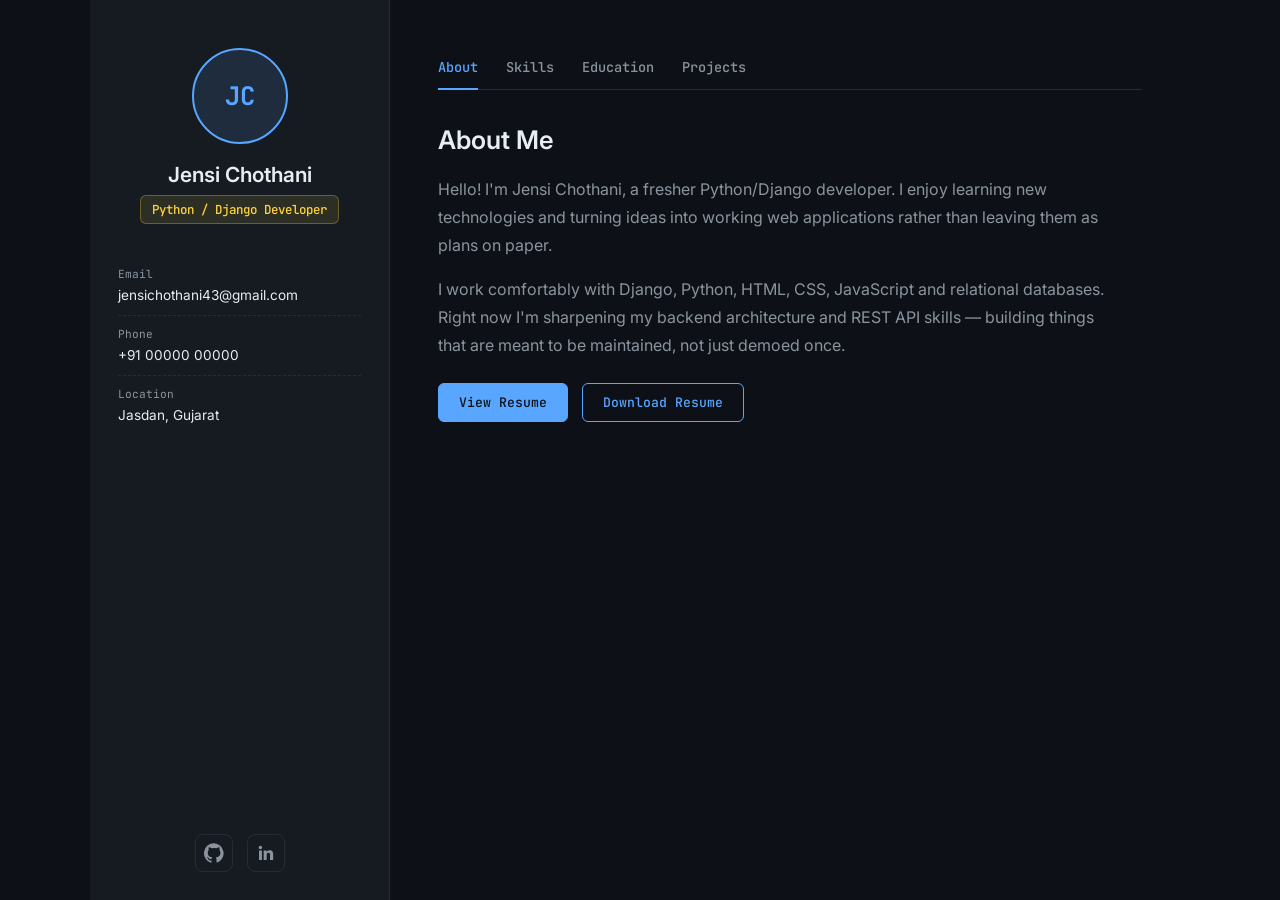
==== index.html @ bbb2a0ca "Update location from Amreli to Jasdan" ====
<!DOCTYPE html>
<html lang="en">
<head>
<meta charset="UTF-8">
<meta name="viewport" content="width=device-width, initial-scale=1.0">
<title>Jensi Chothani | Python Django Developer</title>
<link rel="preconnect" href="https://fonts.googleapis.com">
<link href="https://fonts.googleapis.com/css2?family=JetBrains+Mono:wght@400;500;700;800&family=Inter:wght@400;500;600&display=swap" rel="stylesheet">
<link rel="stylesheet" href="style.css">
</head>
<body>

<div class="app">

  <!-- LEFT: profile panel -->
  <aside class="profile-panel">
    <div class="avatar">JC</div>
    <h1 class="p-name">Jensi Chothani</h1>
    <span class="p-role">Python / Django Developer</span>

    <div class="p-info">
      <div class="p-info-row">
        <span class="p-label">Email</span>
        <a href="mailto:jensichothani43@gmail.com">jensichothani43@gmail.com</a>
      </div>
      <div class="p-info-row">
        <span class="p-label">Phone</span>
        <span>+91 00000 00000</span>
      </div>
      <div class="p-info-row">
        <span class="p-label">Location</span>
        <span>Jasdan, Gujarat</span>
      </div>
    </div>

    <div class="p-social">
      <a href="https://github.com/jensichothani43-creator" target="_blank" rel="noopener" aria-label="GitHub">
        <svg viewBox="0 0 24 24" width="20" height="20" fill="currentColor"><path d="M12 .3a12 12 0 0 0-3.8 23.4c.6.1.8-.3.8-.6v-2.2c-3.3.7-4-1.6-4-1.6-.6-1.4-1.4-1.8-1.4-1.8-1.1-.8.1-.7.1-.7 1.2.1 1.9 1.2 1.9 1.2 1.1 1.9 2.9 1.3 3.6 1 .1-.8.4-1.3.8-1.6-2.7-.3-5.5-1.3-5.5-5.9 0-1.3.5-2.4 1.2-3.2-.1-.3-.5-1.5.1-3.2 0 0 1-.3 3.3 1.2a11.5 11.5 0 0 1 6 0c2.3-1.5 3.3-1.2 3.3-1.2.6 1.7.2 2.9.1 3.2.8.8 1.2 1.9 1.2 3.2 0 4.6-2.8 5.6-5.5 5.9.4.4.8 1.1.8 2.2v3.3c0 .3.2.7.8.6A12 12 0 0 0 12 .3z"/></svg>
      </a>
      <a href="https://www.linkedin.com/in/jensi-chothani-b53b8340b/" target="_blank" rel="noopener" aria-label="LinkedIn">
        <svg viewBox="0 0 24 24" width="20" height="20" fill="currentColor"><path d="M20.4 20.4h-3.6v-5.6c0-1.3 0-3-1.9-3s-2.1 1.4-2.1 2.9v5.7H9.2V9h3.4v1.6h.1c.5-.9 1.7-1.9 3.5-1.9 3.7 0 4.4 2.4 4.4 5.6v6.1zM5.3 7.4a2.1 2.1 0 1 1 0-4.2 2.1 2.1 0 0 1 0 4.2zM7.1 20.4H3.6V9h3.5v11.4z"/></svg>
      </a>
    </div>
  </aside>

  <!-- RIGHT: tabbed content -->
  <main class="content-panel">

    <nav class="tabs">
      <button class="tab-btn active" data-tab="about">About</button>
      <button class="tab-btn" data-tab="skills">Skills</button>
      <button class="tab-btn" data-tab="education">Education</button>
      <button class="tab-btn" data-tab="projects">Projects</button>
    </nav>

    <!-- About -->
    <section id="about" class="tab-content active">
      <h2 class="section-title">About Me</h2>
      <p>
        Hello! I'm Jensi Chothani, a fresher Python/Django developer. I enjoy
        learning new technologies and turning ideas into working web applications
        rather than leaving them as plans on paper.
      </p>
      <p>
        I work comfortably with Django, Python, HTML, CSS, JavaScript and
        relational databases. Right now I'm sharpening my backend architecture
        and REST API skills — building things that are meant to be maintained,
        not just demoed once.
      </p>

      <div class="resume-row">
        <a href="Jensi_Chothani_Resume.pdf" target="_blank" class="btn btn-fill">View Resume</a>
        <a href="Jensi_Chothani_Resume.pdf" class="btn btn-outline" download>Download Resume</a>
      </div>
    </section>

    <!-- Skills -->
    <section id="skills" class="tab-content">
      <h2 class="section-title">My Skills</h2>

      <div class="skills-container">

        <div class="skill">
          <div class="skill-icon skill-python">
            <svg viewBox="0 0 32 32" fill="none" xmlns="http://www.w3.org/2000/svg"><path d="M15.9 3c-1.4 0-2.7.1-3.8.3-3.4.6-4 1.9-4 4.2v3.1h8v1H8.1 8c-2.3 0-4.3 1.4-5 4-.7 2.7-.7 4.5 0 7.3.5 2.1 1.7 3.6 4 3.6h2.6v-3.6c0-2.6 2.3-4.9 5-4.9h7.9c2.2 0 4-1.8 4-4v-6c0-2.1-1.8-3.7-4-4C21 3.1 18.4 3 15.9 3zm-4.4 2.6c.8 0 1.4.6 1.4 1.4 0 .8-.6 1.4-1.4 1.4-.8 0-1.4-.6-1.4-1.4 0-.8.6-1.4 1.4-1.4z" fill="#3776AB"/><path d="M16.1 29c1.4 0 2.7-.1 3.8-.3 3.4-.6 4-1.9 4-4.2v-3.1h-8v-1h7.9.1c2.3 0 4.3-1.4 5-4 .7-2.7.7-4.5 0-7.3-.5-2.1-1.7-3.6-4-3.6h-2.6v3.6c0 2.6-2.3 4.9-5 4.9H9.4c-2.2 0-4 1.8-4 4v6c0 2.1 1.8 3.7 4 4C11 28.9 13.6 29 16.1 29zm4.4-2.6c-.8 0-1.4-.6-1.4-1.4 0-.8.6-1.4 1.4-1.4.8 0 1.4.6 1.4 1.4 0 .8-.6 1.4-1.4 1.4z" fill="#FFD43B"/></svg>
          </div>
          <h3>Python</h3>
        </div>

        <div class="skill">
          <div class="skill-icon skill-django">
            <svg viewBox="0 0 32 32" xmlns="http://www.w3.org/2000/svg"><text x="16" y="22" font-family="monospace" font-weight="800" font-size="15" fill="#0C4B33" text-anchor="middle">Dj</text></svg>
          </div>
          <h3>Django</h3>
        </div>

        <div class="skill">
          <div class="skill-icon skill-html">
            <svg viewBox="0 0 32 32" xmlns="http://www.w3.org/2000/svg"><path d="M5 3h22l-2 22-9 3-9-3L5 3z" fill="#E44D26"/><path d="M16 6v20.5l7.3-2.4L24.8 6H16z" fill="#F16529"/><path d="M16 13.5h-4.6l-.3-3.5H16V6.5H8l.9 10h7.1v-3zM16 21.3l-3.1-.9-.2-2.3H9.2l.4 4.6 6.4 1.8v-3.2z" fill="#EBEBEB"/><path d="M16 13.5v3.5h4.3l-.4 4.4-3.9 1v3.2l6.4-1.8.9-9.7H16zM16 6.5v3.5h7.6l.3-3.5H16z" fill="#fff"/></svg>
          </div>
          <h3>HTML5</h3>
        </div>

        <div class="skill">
          <div class="skill-icon skill-css">
            <svg viewBox="0 0 32 32" xmlns="http://www.w3.org/2000/svg"><path d="M5 3h22l-2 22-9 3-9-3L5 3z" fill="#264DE4"/><path d="M16 6v20.5l7.3-2.4L24.8 6H16z" fill="#2965F1"/><path d="M16 15.3h-3.9L11.8 12H16V8.8H8.3l.9 10.5H16v-4zM16 24.4l-3.4-.9-.2-2.5H9.2l.4 5.1 6.4 1.8v-3.5z" fill="#EBEBEB"/><path d="M16 15.3v3.6h3.6l-.3 3.9-3.3.9v3.5l6.4-1.8.7-8.1H16zM16 8.8v3.4h7.4l.3-3.4H16z" fill="#fff"/></svg>
          </div>
          <h3>CSS3</h3>
        </div>

        <div class="skill">
          <div class="skill-icon skill-js">
            <svg viewBox="0 0 32 32" xmlns="http://www.w3.org/2000/svg"><rect width="32" height="32" rx="6" fill="#F7DF1E"/><path d="M21.5 22.7c.5.9 1.2 1.5 2.4 1.5 1 0 1.6-.5 1.6-1.2 0-.8-.6-1.1-1.7-1.6l-.6-.3c-1.7-.7-2.8-1.6-2.8-3.5 0-1.7 1.3-3.1 3.4-3.1 1.5 0 2.5.5 3.3 1.9l-1.8 1.1c-.4-.7-.8-1-1.5-1-.7 0-1.1.4-1.1 1 0 .7.4 1 1.4 1.4l.6.3c2 .9 3.1 1.7 3.1 3.7 0 2.1-1.6 3.2-3.8 3.2-2.1 0-3.5-1-4.2-2.3l1.7-1.1zM12.7 22.9c.4.6.7 1.1 1.5 1.1.8 0 1.3-.3 1.3-1.5v-8h2.3v8.1c0 2.4-1.4 3.5-3.4 3.5-1.8 0-2.9-.9-3.4-2.1l1.7-1.1z" fill="#000"/></svg>
          </div>
          <h3>JavaScript</h3>
        </div>

        <div class="skill">
          <div class="skill-icon skill-sql">
            <svg viewBox="0 0 32 32" xmlns="http://www.w3.org/2000/svg"><ellipse cx="16" cy="8" rx="10" ry="4" fill="#58A6FF"/><path d="M6 8v16c0 2.2 4.5 4 10 4s10-1.8 10-4V8" fill="none" stroke="#58A6FF" stroke-width="2.2"/><path d="M6 15c0 2.2 4.5 4 10 4s10-1.8 10-4" fill="none" stroke="#58A6FF" stroke-width="2.2"/></svg>
          </div>
          <h3>SQL</h3>
        </div>

        <div class="skill">
          <div class="skill-icon skill-git">
            <svg viewBox="0 0 32 32" xmlns="http://www.w3.org/2000/svg"><path d="M29.3 14.6L17.4 2.7a1.6 1.6 0 0 0-2.3 0l-2.4 2.4 3 3a2 2 0 0 1 2.5 2.5l2.9 2.9a2 2 0 1 1-1.2 1.2l-2.7-2.7v7.1a2 2 0 1 1-1.6 0v-7.2a2 2 0 0 1-1.1-2.6L11.3 6 2.7 14.6a1.6 1.6 0 0 0 0 2.3l11.9 11.9a1.6 1.6 0 0 0 2.3 0l12.4-12.4a1.6 1.6 0 0 0 0-2.3z" fill="#F05033"/></svg>
          </div>
          <h3>Git &amp; GitHub</h3>
        </div>

        <div class="skill">
          <div class="skill-icon skill-api">
            <svg viewBox="0 0 32 32" xmlns="http://www.w3.org/2000/svg"><circle cx="9" cy="16" r="4" fill="#58A6FF"/><circle cx="23" cy="9" r="4" fill="#58A6FF"/><circle cx="23" cy="23" r="4" fill="#58A6FF"/><path d="M12.5 14.5L19.5 10.5M12.5 17.5L19.5 21.5" stroke="#58A6FF" stroke-width="2"/></svg>
          </div>
          <h3>REST API</h3>
        </div>

      </div>
    </section>

    <!-- Education -->
    <section id="education" class="tab-content">
      <h2 class="section-title">Education</h2>
      <div class="education-card">
        <h3>BCA Graduate</h3>
        <p>K.P. Dholakiya Infotech Mahila College — Amreli</p>
        <div class="edu-meta">
          <span>Year: 2026</span>
          <span>CGPA: 7.2</span>
        </div>
      </div>
    </section>

    <!-- Projects -->
    <section id="projects" class="tab-content">
      <h2 class="section-title">My Projects</h2>

      <div class="projects-container">
        <div class="project-card">
          <div class="project-file-tab">blog/</div>
          <h3>MyBlog — Django Blog Website</h3>
          <p>
            A complete blog website built using Django. Users can register,
            log in, create posts, edit posts, delete posts, and interact
            with blog content.
          </p>
          <div class="project-tech">
            <span>Python</span><span>Django</span><span>HTML</span><span>CSS</span><span>SQLite</span>
          </div>
          <div class="project-links">
            <a href="https://github.com/jensichothani43-creator/Blog.git" target="_blank" rel="noopener">GitHub →</a>
          </div>
        </div>

        <div class="project-card">
          <div class="project-file-tab">movie-booking/</div>
          <h3>Movie Ticket Booking Application</h3>
          <p>
            A full-stack movie ticket booking application that lets users
            browse movies, select shows and seats, book tickets, and pay
            online. Includes authentication and an admin dashboard for
            managing movies, shows and bookings.
          </p>
          <div class="project-tech">
            <span>Python</span><span>FastAPI</span><span>React</span><span>MySQL</span><span>SQLAlchemy</span><span>JWT</span><span>Stripe</span>
          </div>
          <div class="project-links">
            <a href="https://github.com/jensichothani43-creator/movie-ticket-booking-backend.git" target="_blank" rel="noopener">Backend GitHub →</a>
            <a href="https://github.com/jensichothani43-creator/movie-ticket-booking-frontend.git" target="_blank" rel="noopener">Frontend GitHub →</a>
          </div>
        </div>
      </div>
    </section>

  </main>
</div>

<script src="script.js"></script>
</body>
</html>
---- style.css ----
:root {
  --bg: #0d1117;
  --surface: #161b22;
  --surface-soft: #11151c;
  --border: #262c36;
  --text: #e6edf3;
  --muted: #8b949e;
  --accent: #58a6ff;
  --yellow: #ffd43b;
  --accent-soft: rgba(88, 166, 255, 0.12);
  --mono: "JetBrains Mono", monospace;
  --sans: "Inter", sans-serif;
}

* { box-sizing: border-box; margin: 0; padding: 0; }

html { scroll-behavior: smooth; }

body {
  min-height: 100vh;
  background: var(--bg);
  color: var(--text);
  font-family: var(--sans);
}

a { color: inherit; text-decoration: none; }
button { font: inherit; }

.app {
  display: flex;
  width: min(1100px, 100%);
  min-height: 100vh;
  margin: 0 auto;
}

.profile-panel {
  position: sticky;
  top: 0;
  display: flex;
  flex: 0 0 300px;
  flex-direction: column;
  align-items: center;
  width: 300px;
  height: 100vh;
  padding: 48px 28px 28px;
  text-align: center;
  background: var(--surface);
  border-right: 1px solid var(--border);
}

.avatar {
  display: grid;
  width: 96px;
  height: 96px;
  margin-bottom: 18px;
  place-items: center;
  border: 2px solid var(--accent);
  border-radius: 50%;
  background: var(--accent-soft);
  color: var(--accent);
  font: 700 1.6rem var(--mono);
}

.p-name { margin-bottom: 8px; font-size: 1.3rem; font-weight: 600; }

.p-role {
  display: inline-block;
  margin-bottom: 32px;
  padding: 5px 11px;
  border: 1px solid rgba(255, 212, 59, 0.3);
  border-radius: 6px;
  background: rgba(255, 212, 59, 0.1);
  color: var(--yellow);
  font: 500 0.78rem var(--mono);
}

.p-info { width: 100%; margin-bottom: 24px; text-align: left; }
.p-info-row { padding: 11px 0; border-bottom: 1px dashed var(--border); }
.p-info-row:last-child { border-bottom: 0; }
.p-label { display: block; margin-bottom: 3px; color: var(--muted); font: 0.7rem var(--mono); }
.p-info-row a, .p-info-row span:last-child { font-size: 0.85rem; overflow-wrap: anywhere; }
.p-info-row a:hover { color: var(--accent); }

.p-social { display: flex; gap: 14px; margin-top: auto; }
.p-social a {
  display: grid;
  width: 38px;
  height: 38px;
  place-items: center;
  border: 1px solid var(--border);
  border-radius: 8px;
  color: var(--muted);
  transition: 0.2s ease;
}
.p-social a:hover { border-color: var(--accent); color: var(--accent); }

.content-panel { flex: 1; min-width: 0; padding: 48px; }

.tabs {
  display: flex;
  gap: 28px;
  margin-bottom: 34px;
  border-bottom: 1px solid var(--border);
}

.tab-btn {
  position: relative;
  padding: 10px 0 13px;
  border: 0;
  background: transparent;
  color: var(--muted);
  cursor: pointer;
  font: 500 0.85rem var(--mono);
}
.tab-btn:hover { color: var(--text); }
.tab-btn.active { color: var(--accent); }
.tab-btn.active::after {
  position: absolute;
  right: 0;
  bottom: -1px;
  left: 0;
  height: 2px;
  background: var(--accent);
  content: "";
}

.tab-content { display: none; animation: fade 0.2s ease; }
.tab-content.active { display: block; }

@keyframes fade {
  from { opacity: 0; transform: translateY(4px); }
  to { opacity: 1; transform: translateY(0); }
}

.section-title { margin-bottom: 20px; font-size: 1.6rem; font-weight: 600; }
.tab-content p { max-width: 68ch; margin-bottom: 16px; color: var(--muted); line-height: 1.75; }

.resume-row { display: flex; flex-wrap: wrap; gap: 14px; margin-top: 24px; }
.btn {
  display: inline-flex;
  align-items: center;
  justify-content: center;
  padding: 10px 20px;
  border: 1px solid var(--accent);
  border-radius: 6px;
  font: 500 0.82rem var(--mono);
  transition: 0.2s ease;
}
.btn-fill { background: var(--accent); color: var(--bg); }
.btn-outline { color: var(--accent); }
.btn:hover { opacity: 0.85; transform: translateY(-1px); }

.skills-container {
  display: grid;
  grid-template-columns: repeat(4, minmax(0, 1fr));
  gap: 16px;
}

.skill {
  padding: 20px 12px;
  border: 1px solid var(--border);
  border-radius: 10px;
  background: var(--surface);
  text-align: center;
  transition: 0.2s ease;
}
.skill:hover { border-color: var(--accent); transform: translateY(-4px); }
.skill-icon {
  display: grid;
  width: 52px;
  height: 52px;
  margin: 0 auto 11px;
  padding: 8px;
  place-items: center;
  border-radius: 12px;
  background: #fff;
}
.skill-icon svg { width: 100%; height: 100%; }
.skill h3 { font: 600 0.82rem var(--mono); }

.education-card, .project-card {
  border: 1px solid var(--border);
  border-radius: 10px;
  background: var(--surface);
}
.education-card { max-width: 520px; padding: 24px; }
.education-card h3 { margin-bottom: 7px; }
.education-card p { margin-bottom: 16px; }
.edu-meta { display: flex; flex-wrap: wrap; gap: 18px; color: var(--accent); font: 0.78rem var(--mono); }

.projects-container { display: grid; grid-template-columns: repeat(2, minmax(0, 1fr)); gap: 18px; }
.project-card { padding: 22px; }
.project-file-tab {
  display: inline-block;
  margin-bottom: 12px;
  padding: 4px 9px;
  border-radius: 6px;
  background: var(--surface-soft);
  color: var(--muted);
  font: 0.7rem var(--mono);
}
.project-card h3 { margin-bottom: 10px; font-size: 1rem; }
.project-card p { font-size: 0.86rem; }
.project-tech { display: flex; flex-wrap: wrap; gap: 6px; margin-bottom: 16px; }
.project-tech span { padding: 4px 7px; border-radius: 5px; background: var(--accent-soft); color: var(--accent); font: 0.68rem var(--mono); }
.project-links { display: flex; flex-wrap: wrap; gap: 16px; }
.project-links a { color: var(--accent); font: 0.78rem var(--mono); }
.project-links a:hover { text-decoration: underline; }

@media (max-width: 860px) {
  .app { flex-direction: column; }
  .profile-panel {
    position: static;
    flex-basis: auto;
    width: 100%;
    height: auto;
    padding: 32px 20px;
  }
  .p-info { max-width: 460px; }
  .p-social { margin-top: 12px; }
  .content-panel { padding: 30px 20px 40px; }
  .skills-container { grid-template-columns: repeat(2, minmax(0, 1fr)); }
  .projects-container { grid-template-columns: 1fr; }
}

@media (max-width: 520px) {
  .tabs { gap: 18px; overflow-x: auto; }
  .tab-btn { flex: 0 0 auto; font-size: 0.78rem; }
  .section-title { font-size: 1.4rem; }
  .skills-container { grid-template-columns: repeat(2, minmax(0, 1fr)); gap: 10px; }
  .skill { padding: 16px 8px; }
  .resume-row { flex-direction: column; align-items: stretch; }
  .btn { width: 100%; }
}
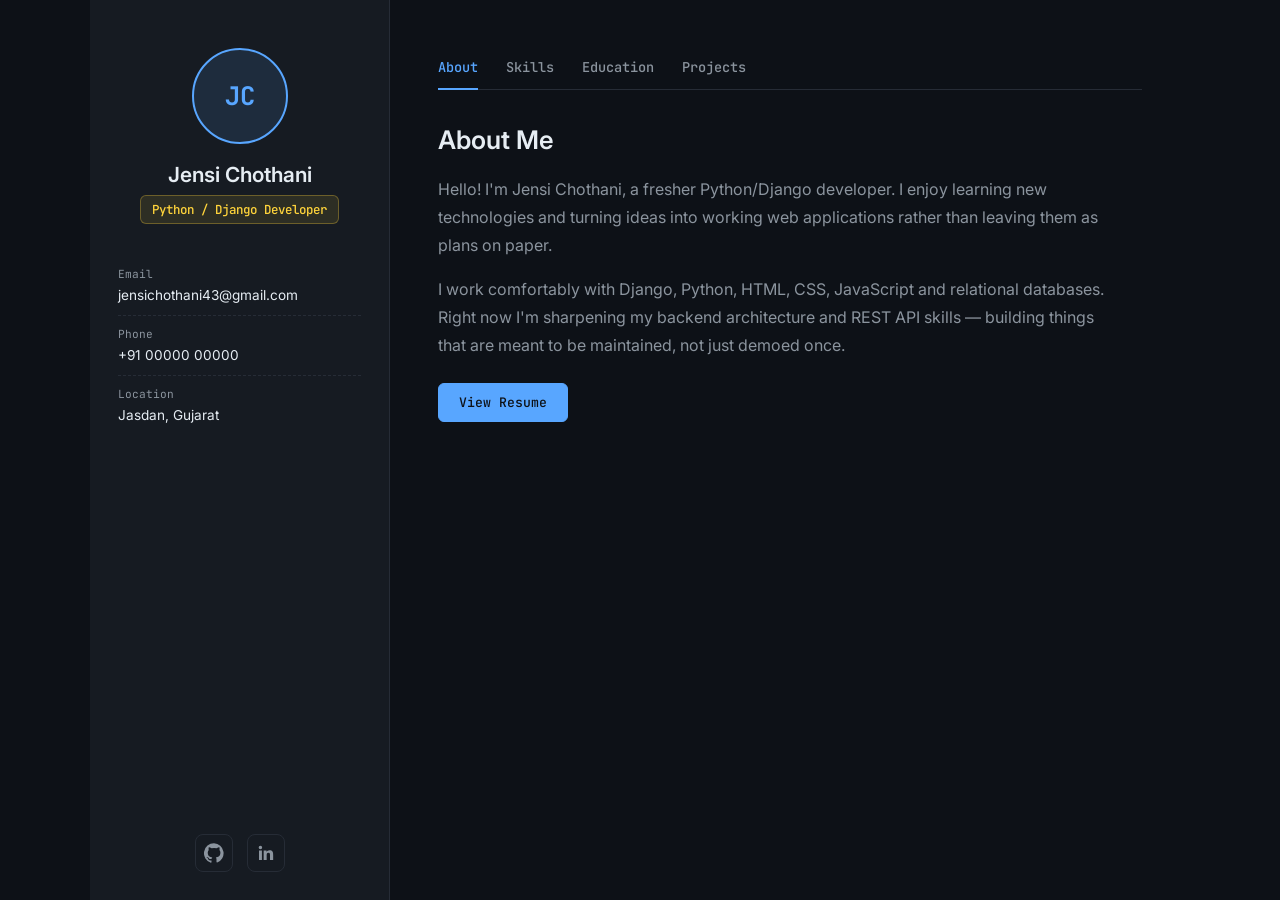
==== commit 7f61d629: "Update index.html" ====
--- a/index.html
+++ b/index.html
@@ -70,7 +70,6 @@
 
       <div class="resume-row">
         <a href="Jensi_Chothani_Resume.pdf" target="_blank" class="btn btn-fill">View Resume</a>
-        <a href="Jensi_Chothani_Resume.pdf" class="btn btn-outline" download>Download Resume</a>
       </div>
     </section>
 
@@ -169,7 +168,7 @@
             <span>Python</span><span>Django</span><span>HTML</span><span>CSS</span><span>SQLite</span>
           </div>
           <div class="project-links">
-            <a href="https://github.com/jensichothani43-creator/Blog.git" target="_blank" rel="noopener">GitHub →</a>
+            <a href="https://blog-ak8g.onrender.com/" target="_blank" rel="noopener">Live Demo →</a>
           </div>
         </div>
 
@@ -186,8 +185,7 @@
             <span>Python</span><span>FastAPI</span><span>React</span><span>MySQL</span><span>SQLAlchemy</span><span>JWT</span><span>Stripe</span>
           </div>
           <div class="project-links">
-            <a href="https://github.com/jensichothani43-creator/movie-ticket-booking-backend.git" target="_blank" rel="noopener">Backend GitHub →</a>
-            <a href="https://github.com/jensichothani43-creator/movie-ticket-booking-frontend.git" target="_blank" rel="noopener">Frontend GitHub →</a>
+            <a href="https://movie-ticket-booking-frontend-btke.vercel.app/home" target="_blank" rel="noopener">Live demo →</a>
           </div>
         </div>
       </div>
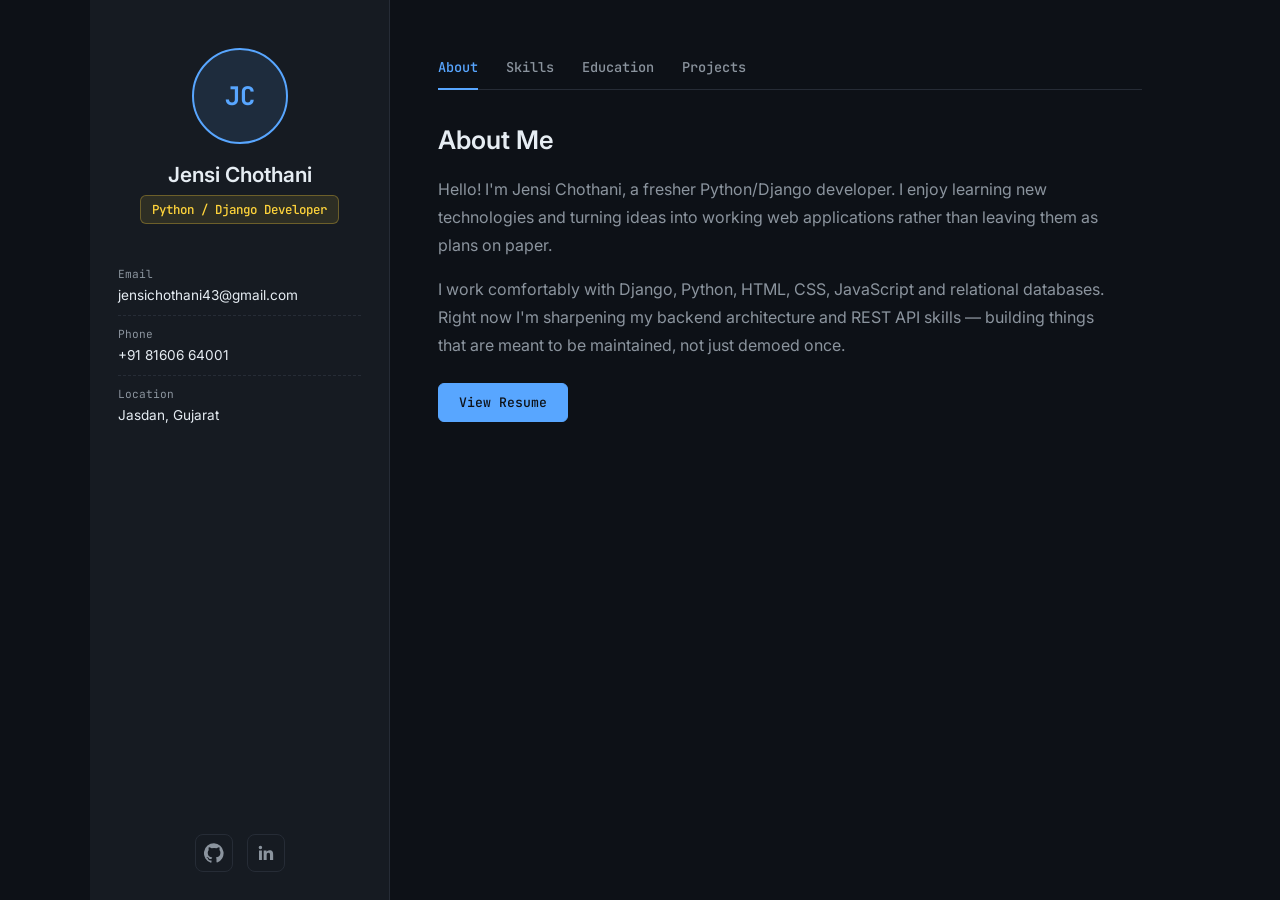
==== commit 4566d830: "Update phone number in index.html" ====
--- a/index.html
+++ b/index.html
@@ -25,7 +25,7 @@
       </div>
       <div class="p-info-row">
         <span class="p-label">Phone</span>
-        <span>+91 00000 00000</span>
+        <span>+91 81606 64001</span>
       </div>
       <div class="p-info-row">
         <span class="p-label">Location</span>
--- a/style.css
+++ b/style.css
@@ -1,3 +1,13 @@
+/* ============================================================
+   PORTFOLIO STYLESHEET
+   Author: Jensi Chothani
+   Description: Dark-themed developer portfolio layout
+   ============================================================ */
+
+
+/* ------------------------------------------------------------
+   1. ROOT VARIABLES
+   ------------------------------------------------------------ */
 :root {
   --bg: #0d1117;
   --surface: #161b22;
@@ -12,27 +22,58 @@
   --sans: "Inter", sans-serif;
 }
 
-* { box-sizing: border-box; margin: 0; padding: 0; }
-
-html { scroll-behavior: smooth; }
+
+/* ------------------------------------------------------------
+   2. RESET & BASE STYLES
+   ------------------------------------------------------------ */
+* {
+  box-sizing: border-box;
+  margin: 0;
+  padding: 0;
+}
+
+html {
+  scroll-behavior: smooth;
+}
 
 body {
   min-height: 100vh;
   background: var(--bg);
   color: var(--text);
   font-family: var(--sans);
-}
-
-a { color: inherit; text-decoration: none; }
-button { font: inherit; }
-
+  overflow-x: auto; /* allow horizontal scroll instead of squeezing layout */
+}
+
+a {
+  color: inherit;
+  text-decoration: none;
+}
+
+button {
+  font: inherit;
+}
+
+
+/* ------------------------------------------------------------
+   3. APP LAYOUT (Sidebar + Content)
+   ------------------------------------------------------------
+   The layout is fixed at 1100px on purpose so that mobile
+   devices render the exact same side-by-side layout as
+   desktop, instead of stacking the sidebar above the content.
+   Narrow screens will need to scroll horizontally.
+   ------------------------------------------------------------ */
 .app {
   display: flex;
-  width: min(1100px, 100%);
+  width: 1100px;
+  max-width: none;
   min-height: 100vh;
   margin: 0 auto;
 }
 
+
+/* ------------------------------------------------------------
+   4. PROFILE PANEL (Sidebar)
+   ------------------------------------------------------------ */
 .profile-panel {
   position: sticky;
   top: 0;
@@ -61,7 +102,11 @@
   font: 700 1.6rem var(--mono);
 }
 
-.p-name { margin-bottom: 8px; font-size: 1.3rem; font-weight: 600; }
+.p-name {
+  margin-bottom: 8px;
+  font-size: 1.3rem;
+  font-weight: 600;
+}
 
 .p-role {
   display: inline-block;
@@ -74,14 +119,44 @@
   font: 500 0.78rem var(--mono);
 }
 
-.p-info { width: 100%; margin-bottom: 24px; text-align: left; }
-.p-info-row { padding: 11px 0; border-bottom: 1px dashed var(--border); }
-.p-info-row:last-child { border-bottom: 0; }
-.p-label { display: block; margin-bottom: 3px; color: var(--muted); font: 0.7rem var(--mono); }
-.p-info-row a, .p-info-row span:last-child { font-size: 0.85rem; overflow-wrap: anywhere; }
-.p-info-row a:hover { color: var(--accent); }
-
-.p-social { display: flex; gap: 14px; margin-top: auto; }
+.p-info {
+  width: 100%;
+  margin-bottom: 24px;
+  text-align: left;
+}
+
+.p-info-row {
+  padding: 11px 0;
+  border-bottom: 1px dashed var(--border);
+}
+
+.p-info-row:last-child {
+  border-bottom: 0;
+}
+
+.p-label {
+  display: block;
+  margin-bottom: 3px;
+  color: var(--muted);
+  font: 0.7rem var(--mono);
+}
+
+.p-info-row a,
+.p-info-row span:last-child {
+  font-size: 0.85rem;
+  overflow-wrap: anywhere;
+}
+
+.p-info-row a:hover {
+  color: var(--accent);
+}
+
+.p-social {
+  display: flex;
+  gap: 14px;
+  margin-top: auto;
+}
+
 .p-social a {
   display: grid;
   width: 38px;
@@ -92,10 +167,26 @@
   color: var(--muted);
   transition: 0.2s ease;
 }
-.p-social a:hover { border-color: var(--accent); color: var(--accent); }
-
-.content-panel { flex: 1; min-width: 0; padding: 48px; }
-
+
+.p-social a:hover {
+  border-color: var(--accent);
+  color: var(--accent);
+}
+
+
+/* ------------------------------------------------------------
+   5. CONTENT PANEL
+   ------------------------------------------------------------ */
+.content-panel {
+  flex: 1;
+  min-width: 0;
+  padding: 48px;
+}
+
+
+/* ------------------------------------------------------------
+   6. TABS
+   ------------------------------------------------------------ */
 .tabs {
   display: flex;
   gap: 28px;
@@ -111,9 +202,17 @@
   color: var(--muted);
   cursor: pointer;
   font: 500 0.85rem var(--mono);
-}
-.tab-btn:hover { color: var(--text); }
-.tab-btn.active { color: var(--accent); }
+  white-space: nowrap;
+}
+
+.tab-btn:hover {
+  color: var(--text);
+}
+
+.tab-btn.active {
+  color: var(--accent);
+}
+
 .tab-btn.active::after {
   position: absolute;
   right: 0;
@@ -124,18 +223,54 @@
   content: "";
 }
 
-.tab-content { display: none; animation: fade 0.2s ease; }
-.tab-content.active { display: block; }
+.tab-content {
+  display: none;
+  animation: fade 0.2s ease;
+}
+
+.tab-content.active {
+  display: block;
+}
 
 @keyframes fade {
-  from { opacity: 0; transform: translateY(4px); }
-  to { opacity: 1; transform: translateY(0); }
-}
-
-.section-title { margin-bottom: 20px; font-size: 1.6rem; font-weight: 600; }
-.tab-content p { max-width: 68ch; margin-bottom: 16px; color: var(--muted); line-height: 1.75; }
-
-.resume-row { display: flex; flex-wrap: wrap; gap: 14px; margin-top: 24px; }
+  from {
+    opacity: 0;
+    transform: translateY(4px);
+  }
+  to {
+    opacity: 1;
+    transform: translateY(0);
+  }
+}
+
+
+/* ------------------------------------------------------------
+   7. SECTION / TEXT STYLES
+   ------------------------------------------------------------ */
+.section-title {
+  margin-bottom: 20px;
+  font-size: 1.6rem;
+  font-weight: 600;
+}
+
+.tab-content p {
+  max-width: 68ch;
+  margin-bottom: 16px;
+  color: var(--muted);
+  line-height: 1.75;
+}
+
+
+/* ------------------------------------------------------------
+   8. BUTTONS
+   ------------------------------------------------------------ */
+.resume-row {
+  display: flex;
+  flex-wrap: wrap;
+  gap: 14px;
+  margin-top: 24px;
+}
+
 .btn {
   display: inline-flex;
   align-items: center;
@@ -145,11 +280,27 @@
   border-radius: 6px;
   font: 500 0.82rem var(--mono);
   transition: 0.2s ease;
-}
-.btn-fill { background: var(--accent); color: var(--bg); }
-.btn-outline { color: var(--accent); }
-.btn:hover { opacity: 0.85; transform: translateY(-1px); }
-
+  white-space: nowrap;
+}
+
+.btn-fill {
+  background: var(--accent);
+  color: var(--bg);
+}
+
+.btn-outline {
+  color: var(--accent);
+}
+
+.btn:hover {
+  opacity: 0.85;
+  transform: translateY(-1px);
+}
+
+
+/* ------------------------------------------------------------
+   9. SKILLS SECTION
+   ------------------------------------------------------------ */
 .skills-container {
   display: grid;
   grid-template-columns: repeat(4, minmax(0, 1fr));
@@ -164,7 +315,12 @@
   text-align: center;
   transition: 0.2s ease;
 }
-.skill:hover { border-color: var(--accent); transform: translateY(-4px); }
+
+.skill:hover {
+  border-color: var(--accent);
+  transform: translateY(-4px);
+}
+
 .skill-icon {
   display: grid;
   width: 52px;
@@ -175,21 +331,61 @@
   border-radius: 12px;
   background: #fff;
 }
-.skill-icon svg { width: 100%; height: 100%; }
-.skill h3 { font: 600 0.82rem var(--mono); }
-
-.education-card, .project-card {
+
+.skill-icon svg {
+  width: 100%;
+  height: 100%;
+}
+
+.skill h3 {
+  font: 600 0.82rem var(--mono);
+}
+
+
+/* ------------------------------------------------------------
+   10. EDUCATION SECTION
+   ------------------------------------------------------------ */
+.education-card {
+  max-width: 520px;
+  padding: 24px;
   border: 1px solid var(--border);
   border-radius: 10px;
   background: var(--surface);
 }
-.education-card { max-width: 520px; padding: 24px; }
-.education-card h3 { margin-bottom: 7px; }
-.education-card p { margin-bottom: 16px; }
-.edu-meta { display: flex; flex-wrap: wrap; gap: 18px; color: var(--accent); font: 0.78rem var(--mono); }
-
-.projects-container { display: grid; grid-template-columns: repeat(2, minmax(0, 1fr)); gap: 18px; }
-.project-card { padding: 22px; }
+
+.education-card h3 {
+  margin-bottom: 7px;
+}
+
+.education-card p {
+  margin-bottom: 16px;
+}
+
+.edu-meta {
+  display: flex;
+  flex-wrap: wrap;
+  gap: 18px;
+  color: var(--accent);
+  font: 0.78rem var(--mono);
+}
+
+
+/* ------------------------------------------------------------
+   11. PROJECTS SECTION
+   ------------------------------------------------------------ */
+.projects-container {
+  display: grid;
+  grid-template-columns: repeat(2, minmax(0, 1fr));
+  gap: 18px;
+}
+
+.project-card {
+  padding: 22px;
+  border: 1px solid var(--border);
+  border-radius: 10px;
+  background: var(--surface);
+}
+
 .project-file-tab {
   display: inline-block;
   margin-bottom: 12px;
@@ -199,36 +395,54 @@
   color: var(--muted);
   font: 0.7rem var(--mono);
 }
-.project-card h3 { margin-bottom: 10px; font-size: 1rem; }
-.project-card p { font-size: 0.86rem; }
-.project-tech { display: flex; flex-wrap: wrap; gap: 6px; margin-bottom: 16px; }
-.project-tech span { padding: 4px 7px; border-radius: 5px; background: var(--accent-soft); color: var(--accent); font: 0.68rem var(--mono); }
-.project-links { display: flex; flex-wrap: wrap; gap: 16px; }
-.project-links a { color: var(--accent); font: 0.78rem var(--mono); }
-.project-links a:hover { text-decoration: underline; }
-
-@media (max-width: 860px) {
-  .app { flex-direction: column; }
-  .profile-panel {
-    position: static;
-    flex-basis: auto;
-    width: 100%;
-    height: auto;
-    padding: 32px 20px;
-  }
-  .p-info { max-width: 460px; }
-  .p-social { margin-top: 12px; }
-  .content-panel { padding: 30px 20px 40px; }
-  .skills-container { grid-template-columns: repeat(2, minmax(0, 1fr)); }
-  .projects-container { grid-template-columns: 1fr; }
-}
-
-@media (max-width: 520px) {
-  .tabs { gap: 18px; overflow-x: auto; }
-  .tab-btn { flex: 0 0 auto; font-size: 0.78rem; }
-  .section-title { font-size: 1.4rem; }
-  .skills-container { grid-template-columns: repeat(2, minmax(0, 1fr)); gap: 10px; }
-  .skill { padding: 16px 8px; }
-  .resume-row { flex-direction: column; align-items: stretch; }
-  .btn { width: 100%; }
-}
+
+.project-card h3 {
+  margin-bottom: 10px;
+  font-size: 1rem;
+}
+
+.project-card p {
+  font-size: 0.86rem;
+}
+
+.project-tech {
+  display: flex;
+  flex-wrap: wrap;
+  gap: 6px;
+  margin-bottom: 16px;
+}
+
+.project-tech span {
+  padding: 4px 7px;
+  border-radius: 5px;
+  background: var(--accent-soft);
+  color: var(--accent);
+  font: 0.68rem var(--mono);
+}
+
+.project-links {
+  display: flex;
+  flex-wrap: wrap;
+  gap: 16px;
+}
+
+.project-links a {
+  color: var(--accent);
+  font: 0.78rem var(--mono);
+}
+
+.project-links a:hover {
+  text-decoration: underline;
+}
+
+
+/* ------------------------------------------------------------
+   12. RESPONSIVE BEHAVIOR — INTENTIONALLY DISABLED
+   ------------------------------------------------------------
+   By design, this stylesheet does NOT stack the sidebar above
+   the content on smaller screens. The .app container has a
+   fixed width of 1100px (see section 3), and the <body> allows
+   horizontal scrolling (see section 2), so mobile devices show
+   the same side-by-side layout as desktop and simply scroll
+   sideways on narrow viewports.
+   ------------------------------------------------------------ */
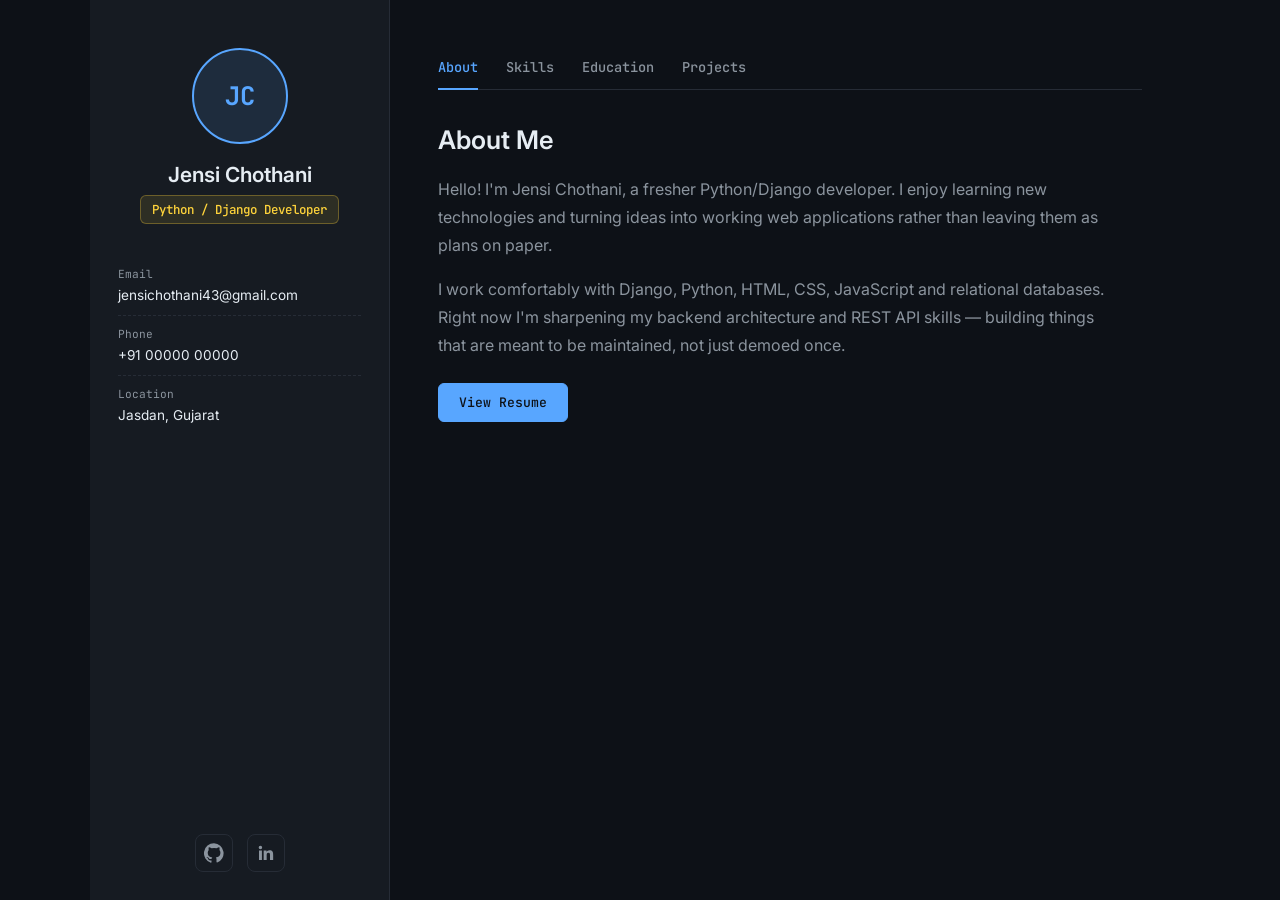
==== commit 8f546e76: "Update phone number in index.html" ====
--- a/index.html
+++ b/index.html
@@ -25,7 +25,7 @@
       </div>
       <div class="p-info-row">
         <span class="p-label">Phone</span>
-        <span>+91 81606 64001</span>
+        <span>+91 00000 00000</span>
       </div>
       <div class="p-info-row">
         <span class="p-label">Location</span>
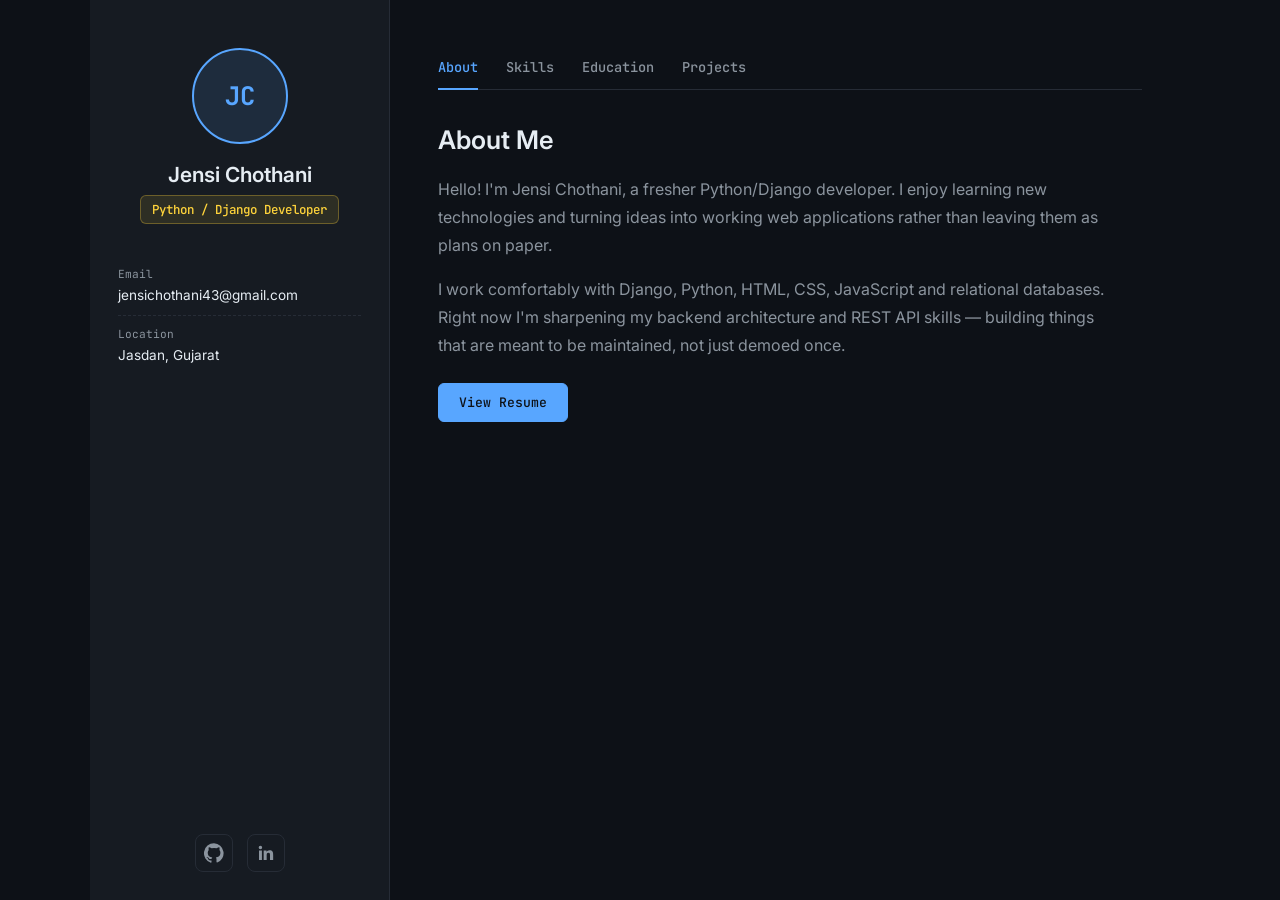
==== commit d4d16700: "Remove phone number from contact information Removed phone number section from contact info." ====
--- a/index.html
+++ b/index.html
@@ -1,3 +1,4 @@
+<!-- redeploy -->
 <!DOCTYPE html>
 <html lang="en">
 <head>
@@ -23,10 +24,7 @@
         <span class="p-label">Email</span>
         <a href="mailto:jensichothani43@gmail.com">jensichothani43@gmail.com</a>
       </div>
-      <div class="p-info-row">
-        <span class="p-label">Phone</span>
-        <span>+91 00000 00000</span>
-      </div>
+     
       <div class="p-info-row">
         <span class="p-label">Location</span>
         <span>Jasdan, Gujarat</span>
